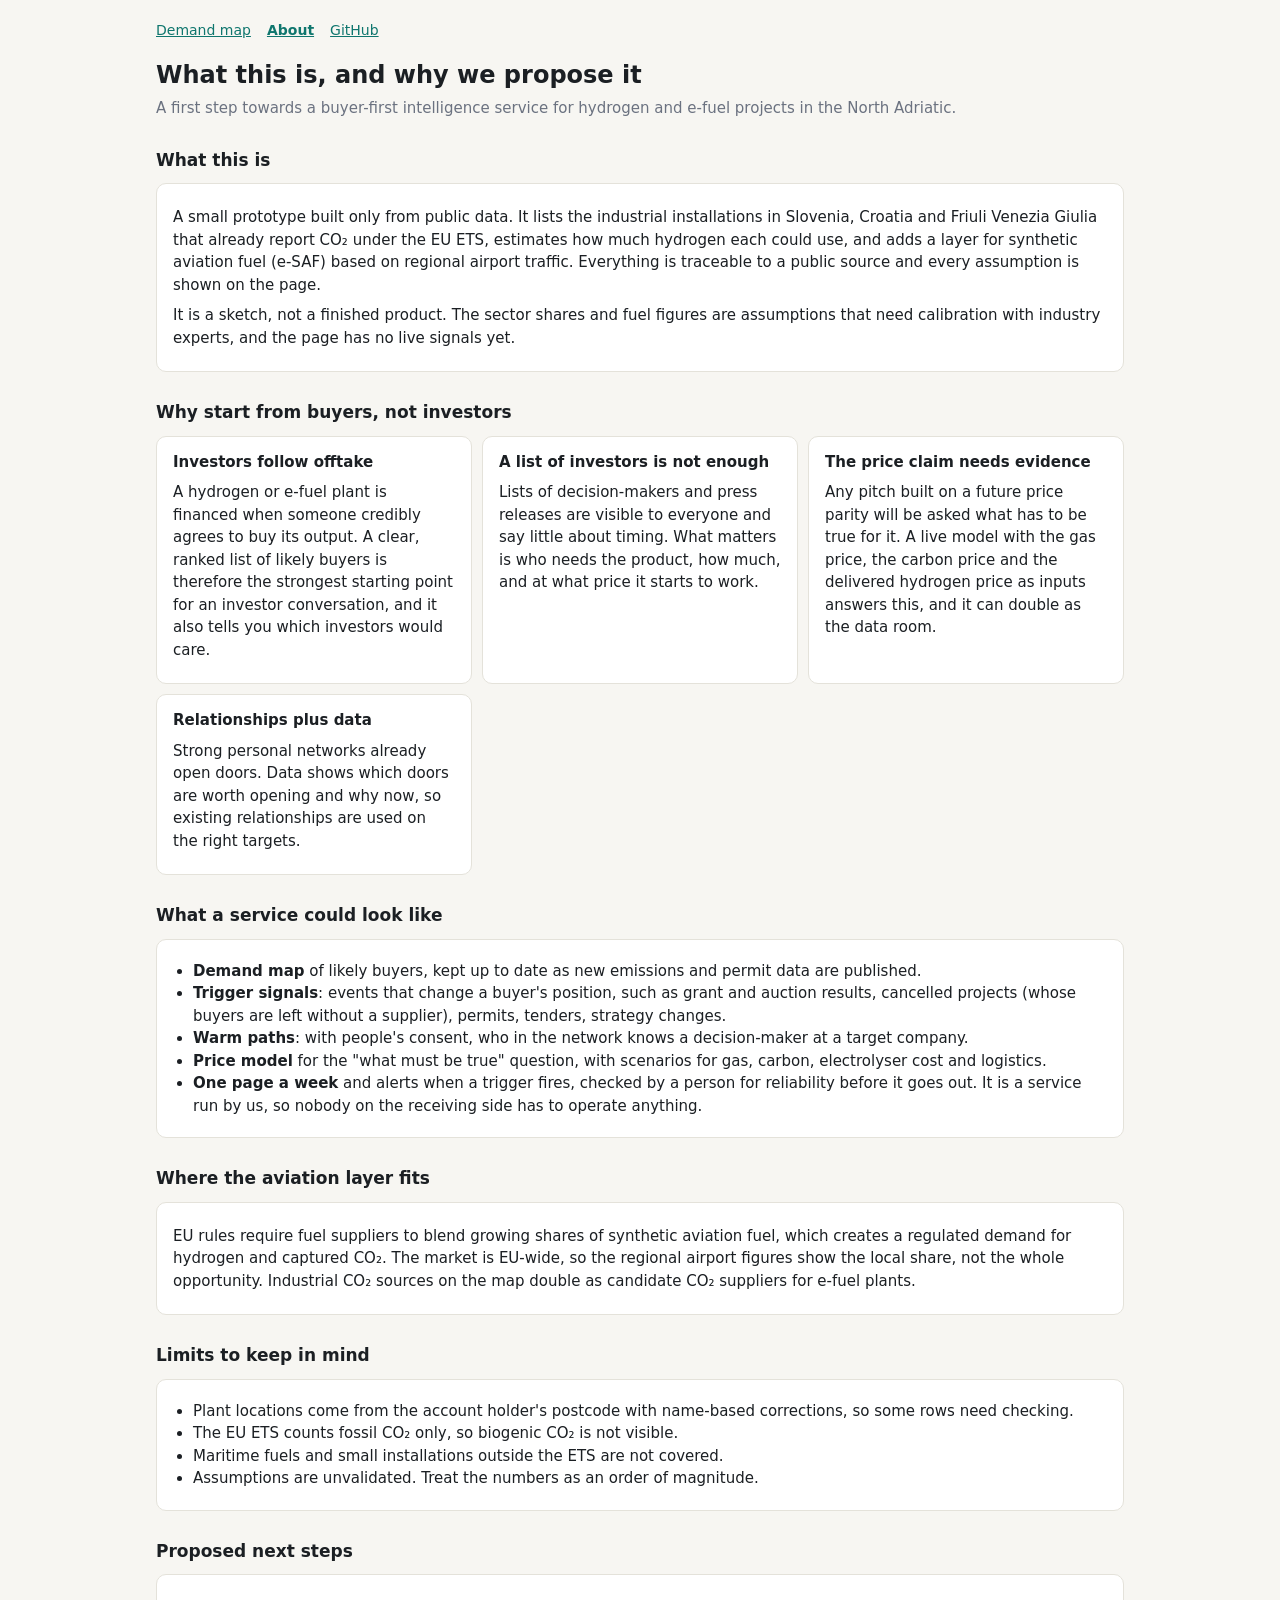
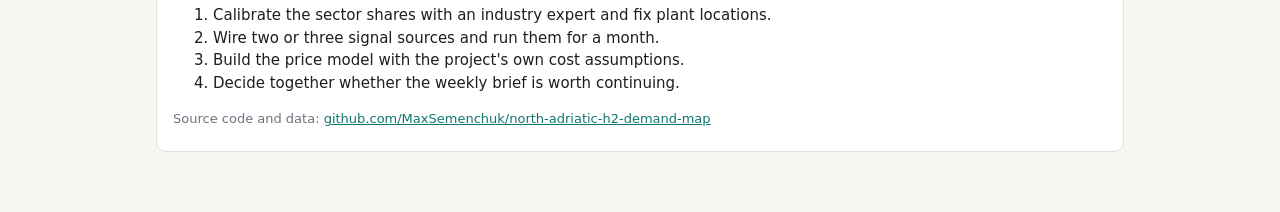
==== about.html @ eb6ebb23 "Add About page explaining the approach and proposal Co-Authored-By: Claude Sonnet 5.5 <noreply@anthr" ====
<!doctype html><html lang="en"><head><meta charset="utf-8"><meta name="viewport" content="width=device-width,initial-scale=1">
<title>About the Demand Map</title><style>
:root{--bg:#f7f6f2;--card:#fff;--ink:#1b1f23;--mut:#6b7280;--line:#e4e2da;--core:#0f766e;--ring:#9ca3af;--acc:#b45309}
@media(prefers-color-scheme:dark){:root{--bg:#14171a;--card:#1c2024;--ink:#e8e9ea;--mut:#9aa1a9;--line:#2c3237;--core:#2dd4bf;--ring:#6b7280;--acc:#f59e0b}}
*{box-sizing:border-box}body{margin:0;background:var(--bg);color:var(--ink);font:15px/1.5 system-ui,sans-serif}
main{max-width:1000px;margin:0 auto;padding:20px 16px 60px}h1{font-size:24px;margin:0 0 4px}h2{font-size:17px;margin:28px 0 10px}
.sub{color:var(--mut);margin:0 0 18px}.card{background:var(--card);border:1px solid var(--line);border-radius:10px;padding:14px 16px}
.kpis{display:grid;grid-template-columns:repeat(auto-fit,minmax(150px,1fr));gap:10px}.kpi b{display:block;font-size:24px}.kpi span{color:var(--mut);font-size:13px}
.ctl{display:grid;grid-template-columns:repeat(auto-fit,minmax(220px,1fr));gap:14px}.ctl label{font-size:13px;color:var(--mut);display:block}.ctl input{width:100%}
.verdict{margin-top:12px;font-weight:600}.row{display:grid;grid-template-columns:150px 1fr 70px;gap:8px;align-items:center;font-size:13px;margin:5px 0}
.row .nm{overflow:hidden;text-overflow:ellipsis;white-space:nowrap}.bar{height:14px;background:var(--core);border-radius:3px}.bar.ring{background:var(--ring)}
table{width:100%;border-collapse:collapse;font-size:13px}th,td{padding:6px 8px;border-bottom:1px solid var(--line);text-align:left;vertical-align:top}th{cursor:pointer;color:var(--mut);font-weight:600;white-space:nowrap}td.n,th.n{text-align:right}
.tw{overflow-x:auto}.tag{font-size:11px;padding:1px 6px;border-radius:9px;border:1px solid var(--line);color:var(--mut)}.tag.core{color:var(--core);border-color:var(--core)}
.tog{display:flex;gap:14px;margin:0 0 10px;font-size:13px}small,.note{color:var(--mut);font-size:13px}ul{margin:6px 0;padding-left:20px}

nav{display:flex;gap:16px;font-size:14px;margin:0 0 16px}nav a,a{color:var(--core)}p{margin:8px 0}.grid{display:grid;grid-template-columns:repeat(auto-fit,minmax(260px,1fr));gap:10px}.grid .card h3{margin:0 0 6px;font-size:15px}
</style></head><body><main>
<nav><a href="index.html">Demand map</a><a href="about.html"><b>About</b></a><a href="https://github.com/MaxSemenchuk/north-adriatic-h2-demand-map">GitHub</a></nav>
<h1>What this is, and why we propose it</h1>
<p class="sub">A first step towards a buyer-first intelligence service for hydrogen and e-fuel projects in the North Adriatic.</p>
<h2>What this is</h2>
<div class="card"><p>A small prototype built only from public data. It lists the industrial installations in Slovenia, Croatia and Friuli Venezia Giulia that already report CO₂ under the EU ETS, estimates how much hydrogen each could use, and adds a layer for synthetic aviation fuel (e-SAF) based on regional airport traffic. Everything is traceable to a public source and every assumption is shown on the page.</p>
<p>It is a sketch, not a finished product. The sector shares and fuel figures are assumptions that need calibration with industry experts, and the page has no live signals yet.</p></div>
<h2>Why start from buyers, not investors</h2>
<div class="grid">
<div class="card"><h3>Investors follow offtake</h3><p>A hydrogen or e-fuel plant is financed when someone credibly agrees to buy its output. A clear, ranked list of likely buyers is therefore the strongest starting point for an investor conversation, and it also tells you which investors would care.</p></div>
<div class="card"><h3>A list of investors is not enough</h3><p>Lists of decision-makers and press releases are visible to everyone and say little about timing. What matters is who needs the product, how much, and at what price it starts to work.</p></div>
<div class="card"><h3>The price claim needs evidence</h3><p>Any pitch built on a future price parity will be asked what has to be true for it. A live model with the gas price, the carbon price and the delivered hydrogen price as inputs answers this, and it can double as the data room.</p></div>
<div class="card"><h3>Relationships plus data</h3><p>Strong personal networks already open doors. Data shows which doors are worth opening and why now, so existing relationships are used on the right targets.</p></div></div>
<h2>What a service could look like</h2>
<div class="card"><ul>
<li><b>Demand map</b> of likely buyers, kept up to date as new emissions and permit data are published.</li>
<li><b>Trigger signals</b>: events that change a buyer's position, such as grant and auction results, cancelled projects (whose buyers are left without a supplier), permits, tenders, strategy changes.</li>
<li><b>Warm paths</b>: with people's consent, who in the network knows a decision-maker at a target company.</li>
<li><b>Price model</b> for the "what must be true" question, with scenarios for gas, carbon, electrolyser cost and logistics.</li>
<li><b>One page a week</b> and alerts when a trigger fires, checked by a person for reliability before it goes out. It is a service run by us, so nobody on the receiving side has to operate anything.</li></ul></div>
<h2>Where the aviation layer fits</h2>
<div class="card"><p>EU rules require fuel suppliers to blend growing shares of synthetic aviation fuel, which creates a regulated demand for hydrogen and captured CO₂. The market is EU-wide, so the regional airport figures show the local share, not the whole opportunity. Industrial CO₂ sources on the map double as candidate CO₂ suppliers for e-fuel plants.</p></div>
<h2>Limits to keep in mind</h2>
<div class="card"><ul>
<li>Plant locations come from the account holder's postcode with name-based corrections, so some rows need checking.</li>
<li>The EU ETS counts fossil CO₂ only, so biogenic CO₂ is not visible.</li>
<li>Maritime fuels and small installations outside the ETS are not covered.</li>
<li>Assumptions are unvalidated. Treat the numbers as an order of magnitude.</li></ul></div>
<h2>Proposed next steps</h2>
<div class="card"><ol>
<li>Calibrate the sector shares with an industry expert and fix plant locations.</li>
<li>Wire two or three signal sources and run them for a month.</li>
<li>Build the price model with the project's own cost assumptions.</li>
<li>Decide together whether the weekly brief is worth continuing.</li></ol>
<p class="note">Source code and data: <a href="https://github.com/MaxSemenchuk/north-adriatic-h2-demand-map">github.com/MaxSemenchuk/north-adriatic-h2-demand-map</a></p></div>
</main></body></html>
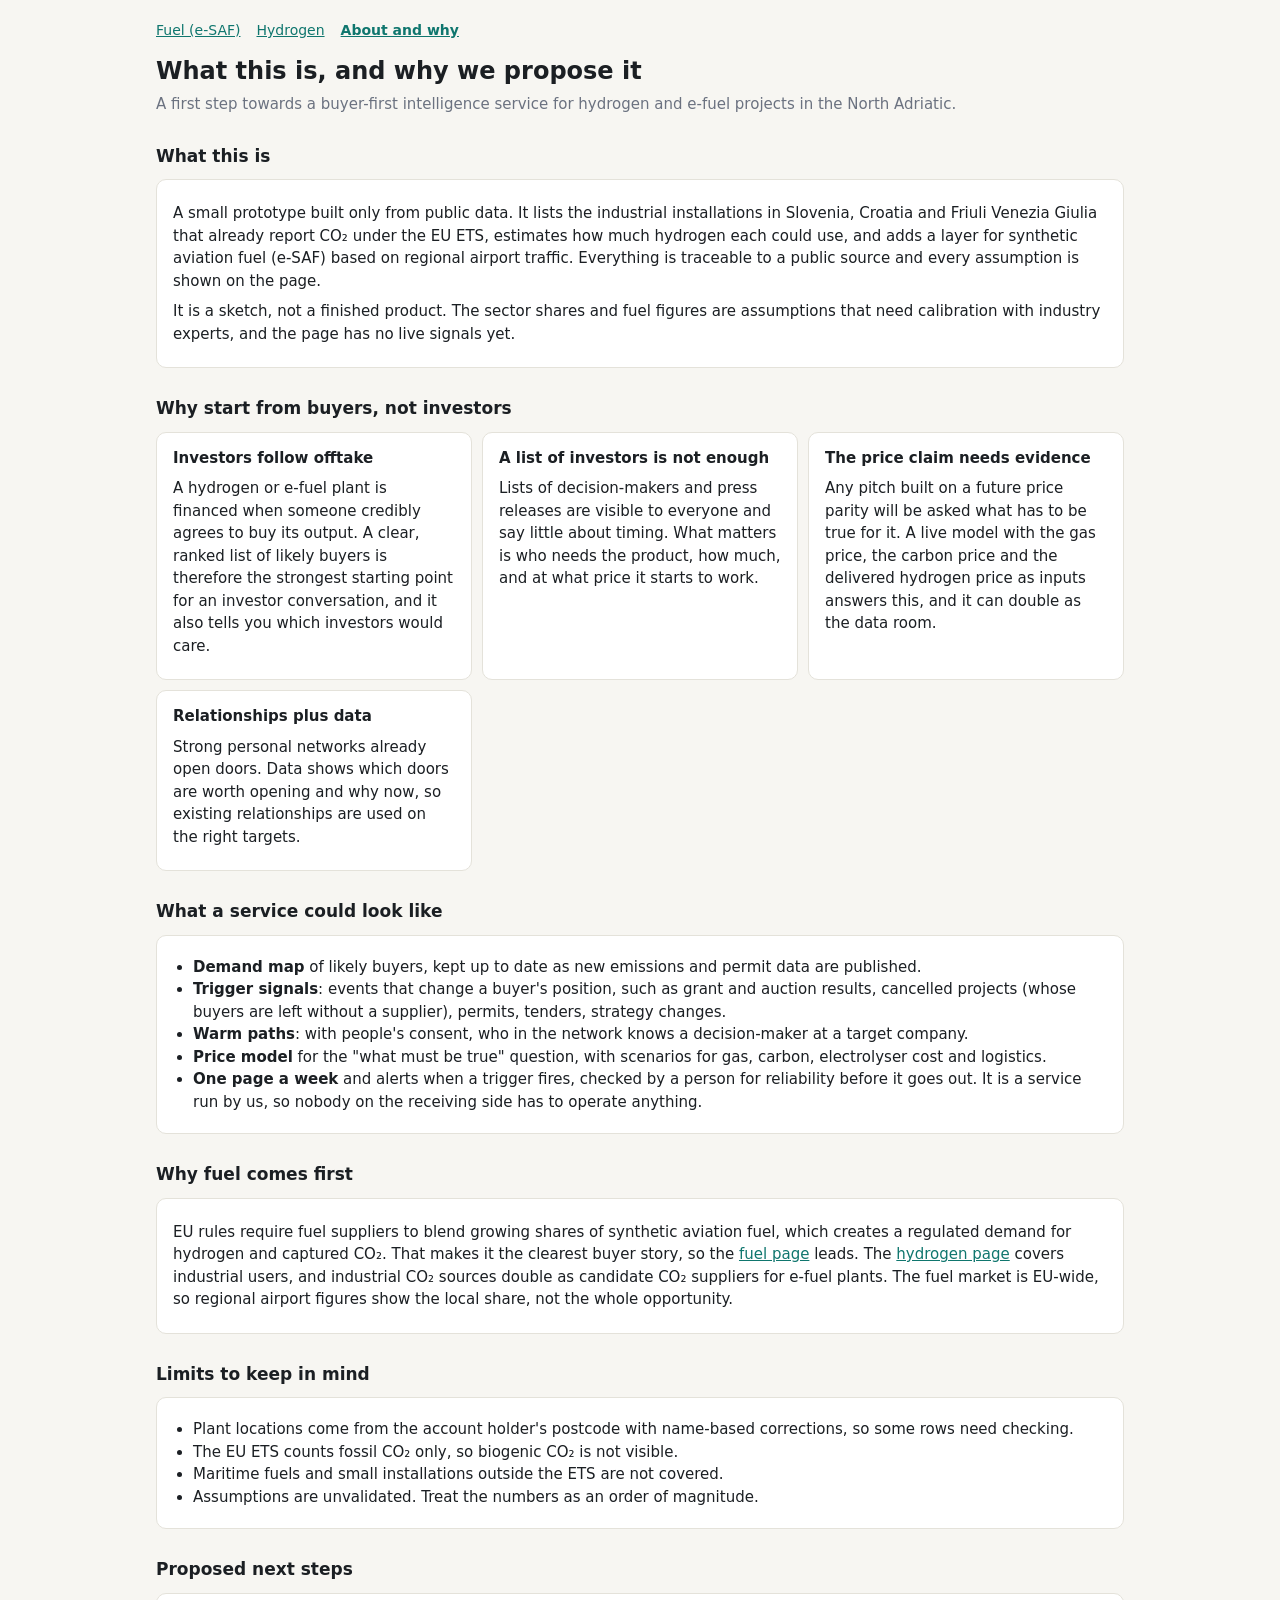
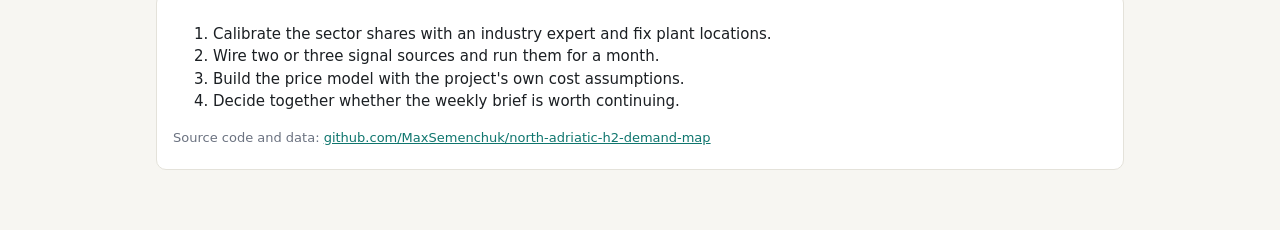
==== commit b5790ee7: "Split into separate fuel (e-SAF) and hydrogen pages, fuel first Co-Authored-By: Claude Sonnet 5.5 <n" ====
--- a/about.html
+++ b/about.html
@@ -15,7 +15,7 @@
 
 nav{display:flex;gap:16px;font-size:14px;margin:0 0 16px}nav a,a{color:var(--core)}p{margin:8px 0}.grid{display:grid;grid-template-columns:repeat(auto-fit,minmax(260px,1fr));gap:10px}.grid .card h3{margin:0 0 6px;font-size:15px}
 </style></head><body><main>
-<nav><a href="index.html">Demand map</a><a href="about.html"><b>About</b></a><a href="https://github.com/MaxSemenchuk/north-adriatic-h2-demand-map">GitHub</a></nav>
+<nav style="display:flex;gap:16px;font-size:14px;margin:0 0 12px"><a href="index.html">Fuel (e-SAF)</a><a href="hydrogen.html">Hydrogen</a><a href="about.html"><b>About and why</b></a></nav>
 <h1>What this is, and why we propose it</h1>
 <p class="sub">A first step towards a buyer-first intelligence service for hydrogen and e-fuel projects in the North Adriatic.</p>
 <h2>What this is</h2>
@@ -34,8 +34,8 @@
 <li><b>Warm paths</b>: with people's consent, who in the network knows a decision-maker at a target company.</li>
 <li><b>Price model</b> for the "what must be true" question, with scenarios for gas, carbon, electrolyser cost and logistics.</li>
 <li><b>One page a week</b> and alerts when a trigger fires, checked by a person for reliability before it goes out. It is a service run by us, so nobody on the receiving side has to operate anything.</li></ul></div>
-<h2>Where the aviation layer fits</h2>
-<div class="card"><p>EU rules require fuel suppliers to blend growing shares of synthetic aviation fuel, which creates a regulated demand for hydrogen and captured CO₂. The market is EU-wide, so the regional airport figures show the local share, not the whole opportunity. Industrial CO₂ sources on the map double as candidate CO₂ suppliers for e-fuel plants.</p></div>
+<h2>Why fuel comes first</h2>
+<div class="card"><p>EU rules require fuel suppliers to blend growing shares of synthetic aviation fuel, which creates a regulated demand for hydrogen and captured CO₂. That makes it the clearest buyer story, so the <a href="index.html">fuel page</a> leads. The <a href="hydrogen.html">hydrogen page</a> covers industrial users, and industrial CO₂ sources double as candidate CO₂ suppliers for e-fuel plants. The fuel market is EU-wide, so regional airport figures show the local share, not the whole opportunity.</p></div>
 <h2>Limits to keep in mind</h2>
 <div class="card"><ul>
 <li>Plant locations come from the account holder's postcode with name-based corrections, so some rows need checking.</li>
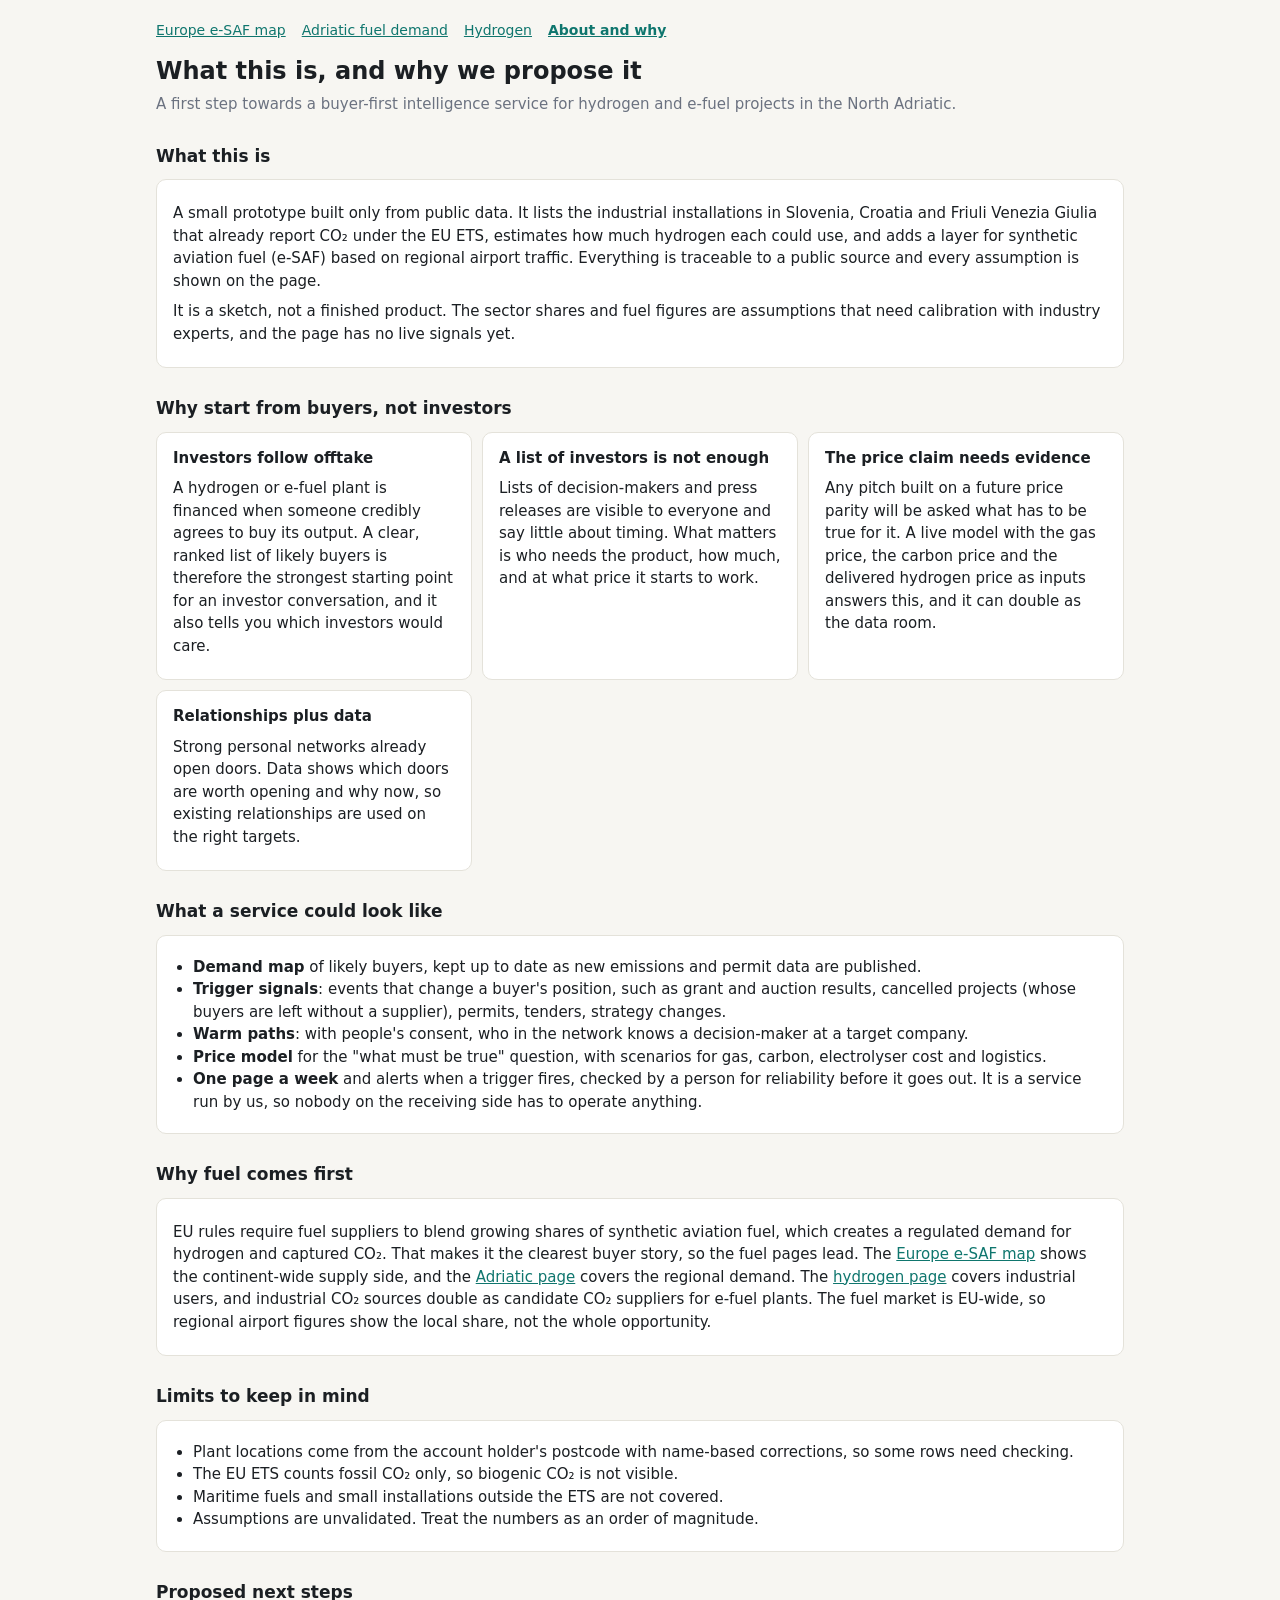
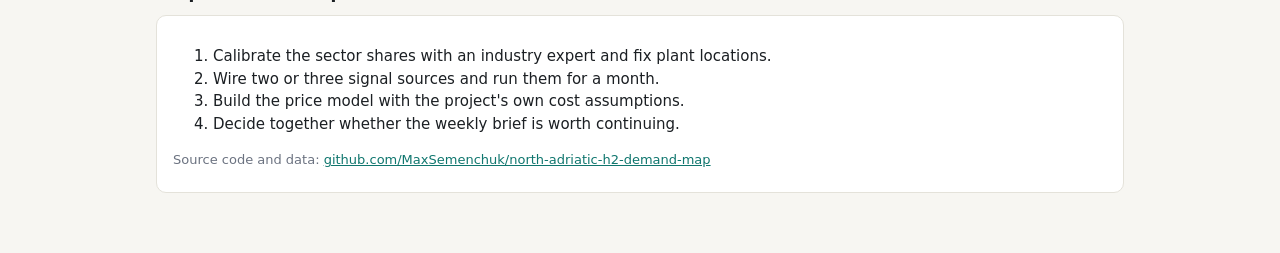
==== commit 8ae0c11c: "Make the Europe e-SAF map the main page; keep Adriatic fuel, hydrogen and about in the menu Co-Autho" ====
--- a/about.html
+++ b/about.html
@@ -15,7 +15,7 @@
 
 nav{display:flex;gap:16px;font-size:14px;margin:0 0 16px}nav a,a{color:var(--core)}p{margin:8px 0}.grid{display:grid;grid-template-columns:repeat(auto-fit,minmax(260px,1fr));gap:10px}.grid .card h3{margin:0 0 6px;font-size:15px}
 </style></head><body><main>
-<nav style="display:flex;gap:16px;font-size:14px;margin:0 0 12px"><a href="index.html">Fuel (e-SAF)</a><a href="hydrogen.html">Hydrogen</a><a href="about.html"><b>About and why</b></a></nav>
+<nav style="display:flex;flex-wrap:wrap;gap:6px 16px;font-size:14px;margin:0 0 12px"><a href="index.html">Europe e-SAF map</a><a href="adriatic-fuel.html">Adriatic fuel demand</a><a href="hydrogen.html">Hydrogen</a><a href="about.html"><b>About and why</b></a></nav>
 <h1>What this is, and why we propose it</h1>
 <p class="sub">A first step towards a buyer-first intelligence service for hydrogen and e-fuel projects in the North Adriatic.</p>
 <h2>What this is</h2>
@@ -35,7 +35,7 @@
 <li><b>Price model</b> for the "what must be true" question, with scenarios for gas, carbon, electrolyser cost and logistics.</li>
 <li><b>One page a week</b> and alerts when a trigger fires, checked by a person for reliability before it goes out. It is a service run by us, so nobody on the receiving side has to operate anything.</li></ul></div>
 <h2>Why fuel comes first</h2>
-<div class="card"><p>EU rules require fuel suppliers to blend growing shares of synthetic aviation fuel, which creates a regulated demand for hydrogen and captured CO₂. That makes it the clearest buyer story, so the <a href="index.html">fuel page</a> leads. The <a href="hydrogen.html">hydrogen page</a> covers industrial users, and industrial CO₂ sources double as candidate CO₂ suppliers for e-fuel plants. The fuel market is EU-wide, so regional airport figures show the local share, not the whole opportunity.</p></div>
+<div class="card"><p>EU rules require fuel suppliers to blend growing shares of synthetic aviation fuel, which creates a regulated demand for hydrogen and captured CO₂. That makes it the clearest buyer story, so the fuel pages lead. The <a href="index.html">Europe e-SAF map</a> shows the continent-wide supply side, and the <a href="adriatic-fuel.html">Adriatic page</a> covers the regional demand. The <a href="hydrogen.html">hydrogen page</a> covers industrial users, and industrial CO₂ sources double as candidate CO₂ suppliers for e-fuel plants. The fuel market is EU-wide, so regional airport figures show the local share, not the whole opportunity.</p></div>
 <h2>Limits to keep in mind</h2>
 <div class="card"><ul>
 <li>Plant locations come from the account holder's postcode with name-based corrections, so some rows need checking.</li>
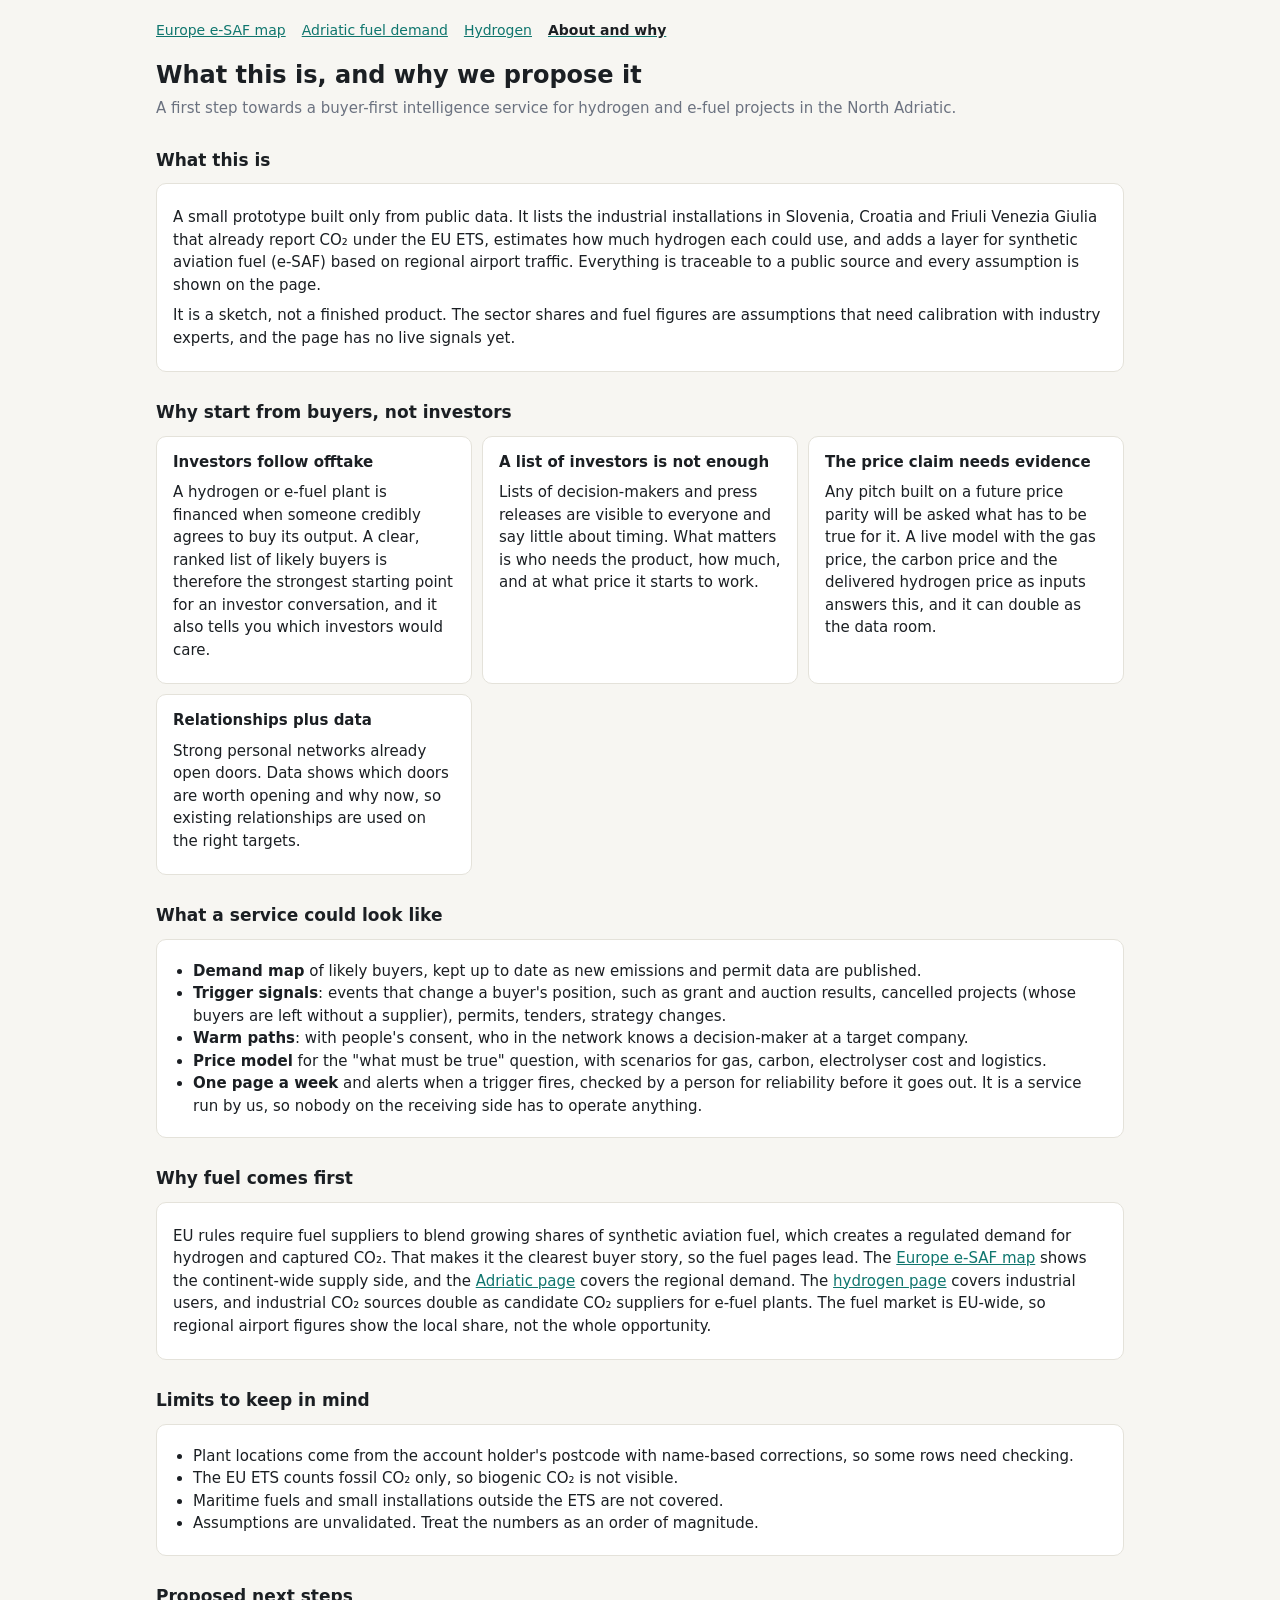
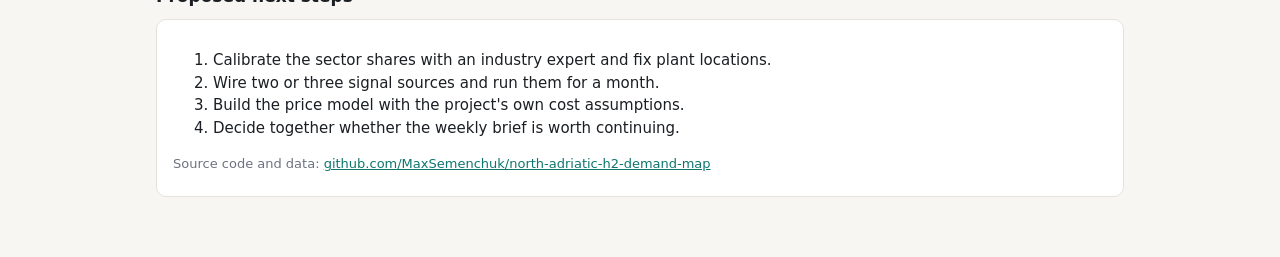
==== commit 98139020: "Share one stylesheet and one menu across all pages Co-Authored-By: Claude Sonnet 5.5 <noreply@anthro" ====
--- a/about.html
+++ b/about.html
@@ -1,21 +1,6 @@
 <!doctype html><html lang="en"><head><meta charset="utf-8"><meta name="viewport" content="width=device-width,initial-scale=1">
-<title>About the Demand Map</title><style>
-:root{--bg:#f7f6f2;--card:#fff;--ink:#1b1f23;--mut:#6b7280;--line:#e4e2da;--core:#0f766e;--ring:#9ca3af;--acc:#b45309}
-@media(prefers-color-scheme:dark){:root{--bg:#14171a;--card:#1c2024;--ink:#e8e9ea;--mut:#9aa1a9;--line:#2c3237;--core:#2dd4bf;--ring:#6b7280;--acc:#f59e0b}}
-*{box-sizing:border-box}body{margin:0;background:var(--bg);color:var(--ink);font:15px/1.5 system-ui,sans-serif}
-main{max-width:1000px;margin:0 auto;padding:20px 16px 60px}h1{font-size:24px;margin:0 0 4px}h2{font-size:17px;margin:28px 0 10px}
-.sub{color:var(--mut);margin:0 0 18px}.card{background:var(--card);border:1px solid var(--line);border-radius:10px;padding:14px 16px}
-.kpis{display:grid;grid-template-columns:repeat(auto-fit,minmax(150px,1fr));gap:10px}.kpi b{display:block;font-size:24px}.kpi span{color:var(--mut);font-size:13px}
-.ctl{display:grid;grid-template-columns:repeat(auto-fit,minmax(220px,1fr));gap:14px}.ctl label{font-size:13px;color:var(--mut);display:block}.ctl input{width:100%}
-.verdict{margin-top:12px;font-weight:600}.row{display:grid;grid-template-columns:150px 1fr 70px;gap:8px;align-items:center;font-size:13px;margin:5px 0}
-.row .nm{overflow:hidden;text-overflow:ellipsis;white-space:nowrap}.bar{height:14px;background:var(--core);border-radius:3px}.bar.ring{background:var(--ring)}
-table{width:100%;border-collapse:collapse;font-size:13px}th,td{padding:6px 8px;border-bottom:1px solid var(--line);text-align:left;vertical-align:top}th{cursor:pointer;color:var(--mut);font-weight:600;white-space:nowrap}td.n,th.n{text-align:right}
-.tw{overflow-x:auto}.tag{font-size:11px;padding:1px 6px;border-radius:9px;border:1px solid var(--line);color:var(--mut)}.tag.core{color:var(--core);border-color:var(--core)}
-.tog{display:flex;gap:14px;margin:0 0 10px;font-size:13px}small,.note{color:var(--mut);font-size:13px}ul{margin:6px 0;padding-left:20px}
-
-nav{display:flex;gap:16px;font-size:14px;margin:0 0 16px}nav a,a{color:var(--core)}p{margin:8px 0}.grid{display:grid;grid-template-columns:repeat(auto-fit,minmax(260px,1fr));gap:10px}.grid .card h3{margin:0 0 6px;font-size:15px}
-</style></head><body><main>
-<nav style="display:flex;flex-wrap:wrap;gap:6px 16px;font-size:14px;margin:0 0 12px"><a href="index.html">Europe e-SAF map</a><a href="adriatic-fuel.html">Adriatic fuel demand</a><a href="hydrogen.html">Hydrogen</a><a href="about.html"><b>About and why</b></a></nav>
+<title>About the Demand Map</title><link rel="stylesheet" href="style.css"></head><body><main>
+<nav><a href="index.html">Europe e-SAF map</a><a href="adriatic-fuel.html">Adriatic fuel demand</a><a href="hydrogen.html">Hydrogen</a><a href="about.html"><b>About and why</b></a></nav>
 <h1>What this is, and why we propose it</h1>
 <p class="sub">A first step towards a buyer-first intelligence service for hydrogen and e-fuel projects in the North Adriatic.</p>
 <h2>What this is</h2>
--- a/style.css
+++ b/style.css
@@ -0,0 +1,17 @@
+:root{--bg:#f7f6f2;--card:#fff;--ink:#1b1f23;--mut:#6b7280;--line:#e4e2da;--core:#0f766e;--ring:#9ca3af;--acc:#b45309}
+@media(prefers-color-scheme:dark){:root{--bg:#14171a;--card:#1c2024;--ink:#e8e9ea;--mut:#9aa1a9;--line:#2c3237;--core:#2dd4bf;--ring:#6b7280;--acc:#f59e0b}}
+*{box-sizing:border-box}body{margin:0;background:var(--bg);color:var(--ink);font:15px/1.5 system-ui,sans-serif}
+main{max-width:1000px;margin:0 auto;padding:20px 16px 60px}h1{font-size:24px;margin:0 0 4px}h2{font-size:17px;margin:28px 0 10px}
+.sub{color:var(--mut);margin:0 0 18px}.card{background:var(--card);border:1px solid var(--line);border-radius:10px;padding:14px 16px}
+.kpis{display:grid;grid-template-columns:repeat(auto-fit,minmax(150px,1fr));gap:10px}.kpi b{display:block;font-size:24px}.kpi span{color:var(--mut);font-size:13px}
+.ctl{display:grid;grid-template-columns:repeat(auto-fit,minmax(220px,1fr));gap:14px}.ctl label{font-size:13px;color:var(--mut);display:block}.ctl input{width:100%}
+.verdict{margin-top:12px;font-weight:600}.row{display:grid;grid-template-columns:150px 1fr 70px;gap:8px;align-items:center;font-size:13px;margin:5px 0}
+.row .nm{overflow:hidden;text-overflow:ellipsis;white-space:nowrap}.bar{height:14px;background:var(--core);border-radius:3px}.bar.ring{background:var(--ring)}
+table{width:100%;border-collapse:collapse;font-size:13px}th,td{padding:6px 8px;border-bottom:1px solid var(--line);text-align:left;vertical-align:top}th{cursor:pointer;color:var(--mut);font-weight:600;white-space:nowrap}td.n,th.n{text-align:right}
+.tw{overflow-x:auto}.tag{font-size:11px;padding:1px 6px;border-radius:9px;border:1px solid var(--line);color:var(--mut)}.tag.core{color:var(--core);border-color:var(--core)}
+.tog{display:flex;gap:14px;margin:0 0 10px;font-size:13px}small,.note{color:var(--mut);font-size:13px}ul{margin:6px 0;padding-left:20px}
+
+nav{display:flex;flex-wrap:wrap;gap:6px 16px;font-size:14px;margin:0 0 16px}a,nav a{color:var(--core)}nav a b{color:var(--ink)}p{margin:8px 0}
+.grid{display:grid;grid-template-columns:repeat(auto-fit,minmax(260px,1fr));gap:10px}.grid .card h3{margin:0 0 6px;font-size:15px}
+.card+.card,.kpis+.card,.tw+.card{margin-top:12px}h3{font-size:15px;margin:6px 0}
+.kpis .card+.card,.grid .card+.card{margin-top:0}
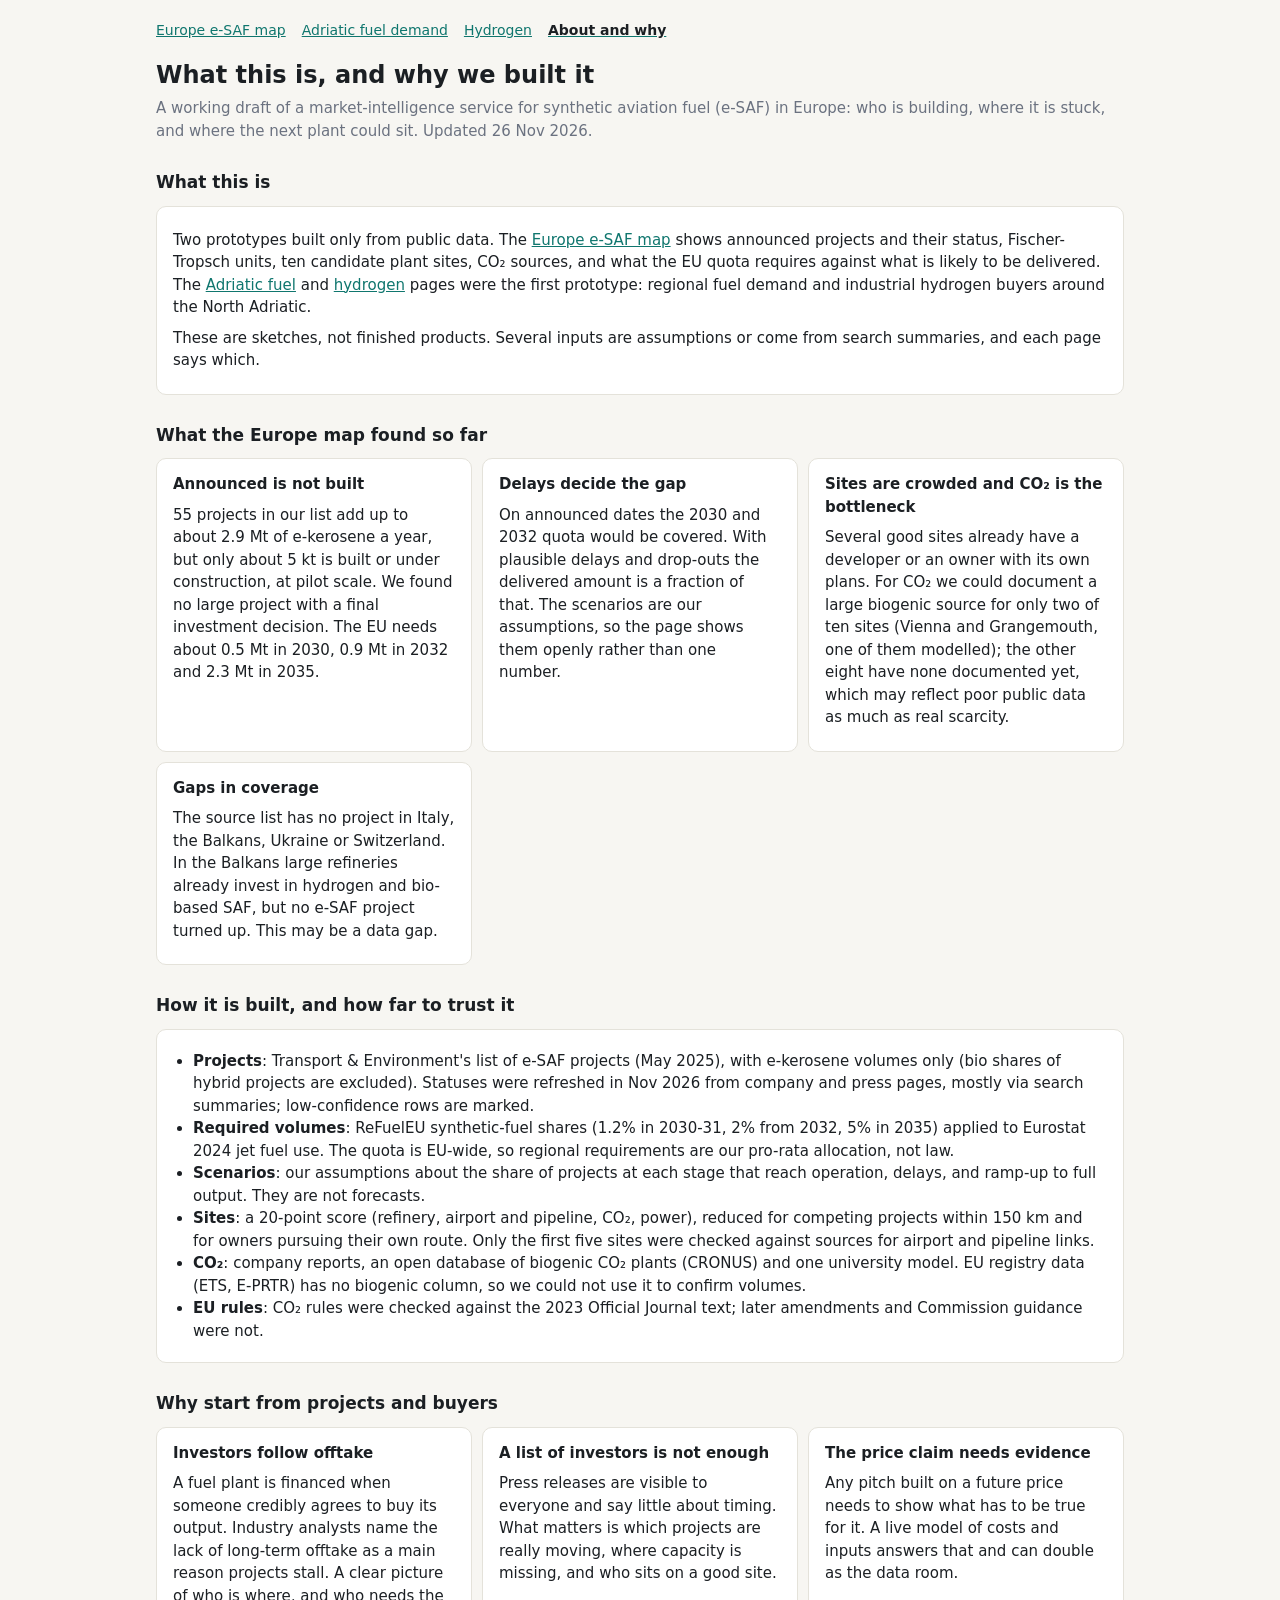
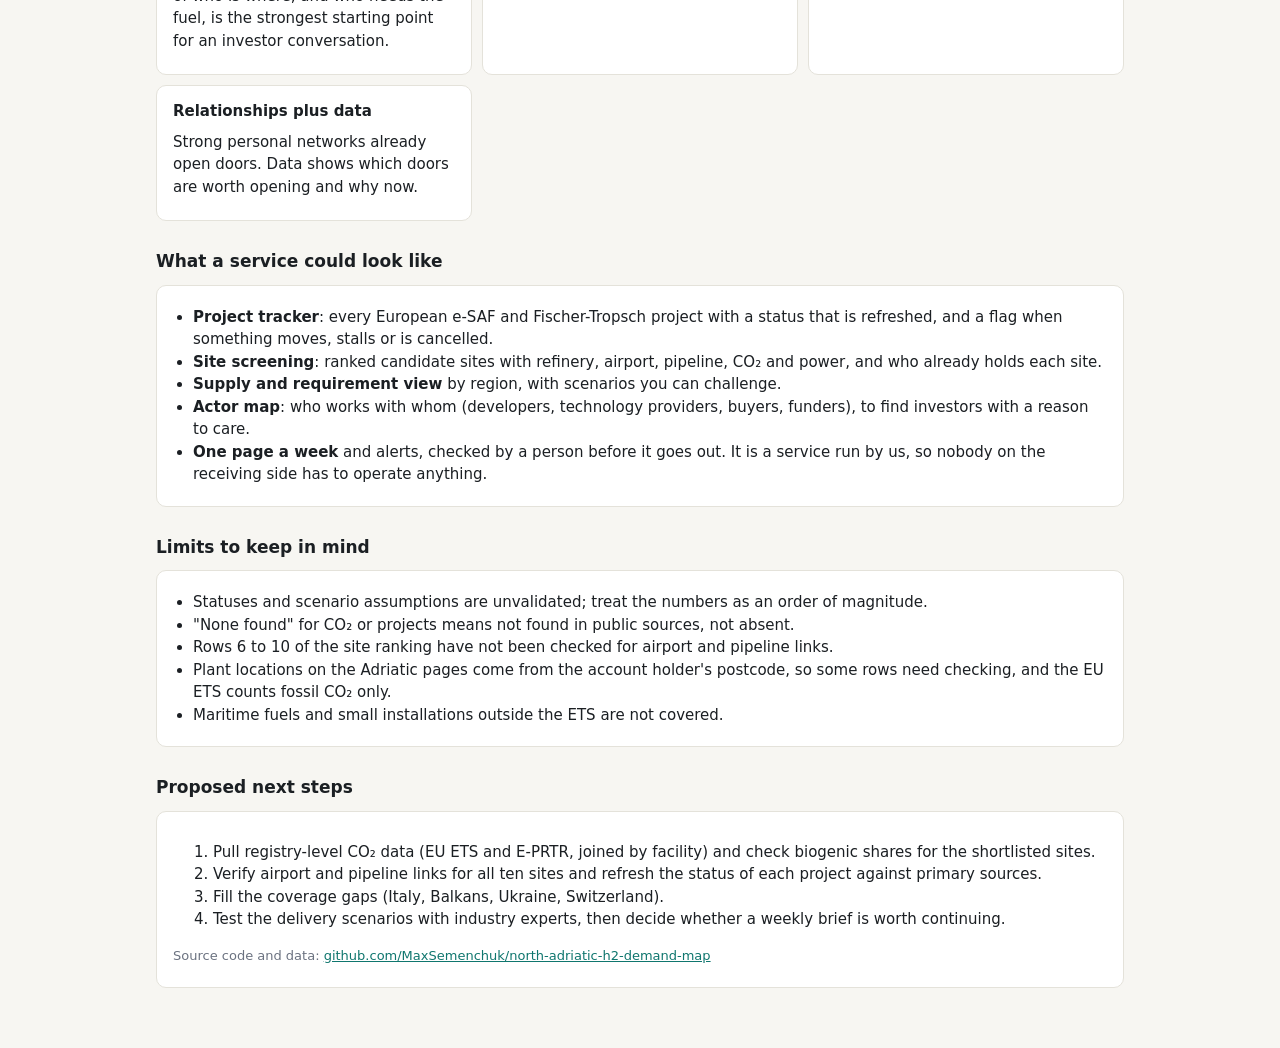
==== commit 1c5d5447: "Rewrite About page around the Europe e-SAF map and its findings Co-Authored-By: Claude Sonnet 5.5 <n" ====
--- a/about.html
+++ b/about.html
@@ -1,37 +1,50 @@
 <!doctype html><html lang="en"><head><meta charset="utf-8"><meta name="viewport" content="width=device-width,initial-scale=1">
-<title>About the Demand Map</title><link rel="stylesheet" href="style.css"></head><body><main>
+<title>About the Europe e-SAF map</title><link rel="stylesheet" href="style.css"></head><body><main>
 <nav><a href="index.html">Europe e-SAF map</a><a href="adriatic-fuel.html">Adriatic fuel demand</a><a href="hydrogen.html">Hydrogen</a><a href="about.html"><b>About and why</b></a></nav>
-<h1>What this is, and why we propose it</h1>
-<p class="sub">A first step towards a buyer-first intelligence service for hydrogen and e-fuel projects in the North Adriatic.</p>
+<h1>What this is, and why we built it</h1>
+<p class="sub">A working draft of a market-intelligence service for synthetic aviation fuel (e-SAF) in Europe: who is building, where it is stuck, and where the next plant could sit. Updated 26 Nov 2026.</p>
 <h2>What this is</h2>
-<div class="card"><p>A small prototype built only from public data. It lists the industrial installations in Slovenia, Croatia and Friuli Venezia Giulia that already report CO₂ under the EU ETS, estimates how much hydrogen each could use, and adds a layer for synthetic aviation fuel (e-SAF) based on regional airport traffic. Everything is traceable to a public source and every assumption is shown on the page.</p>
-<p>It is a sketch, not a finished product. The sector shares and fuel figures are assumptions that need calibration with industry experts, and the page has no live signals yet.</p></div>
-<h2>Why start from buyers, not investors</h2>
+<div class="card"><p>Two prototypes built only from public data. The <a href="index.html">Europe e-SAF map</a> shows announced projects and their status, Fischer-Tropsch units, ten candidate plant sites, CO₂ sources, and what the EU quota requires against what is likely to be delivered. The <a href="adriatic-fuel.html">Adriatic fuel</a> and <a href="hydrogen.html">hydrogen</a> pages were the first prototype: regional fuel demand and industrial hydrogen buyers around the North Adriatic.</p>
+<p>These are sketches, not finished products. Several inputs are assumptions or come from search summaries, and each page says which.</p></div>
+<h2>What the Europe map found so far</h2>
 <div class="grid">
-<div class="card"><h3>Investors follow offtake</h3><p>A hydrogen or e-fuel plant is financed when someone credibly agrees to buy its output. A clear, ranked list of likely buyers is therefore the strongest starting point for an investor conversation, and it also tells you which investors would care.</p></div>
-<div class="card"><h3>A list of investors is not enough</h3><p>Lists of decision-makers and press releases are visible to everyone and say little about timing. What matters is who needs the product, how much, and at what price it starts to work.</p></div>
-<div class="card"><h3>The price claim needs evidence</h3><p>Any pitch built on a future price parity will be asked what has to be true for it. A live model with the gas price, the carbon price and the delivered hydrogen price as inputs answers this, and it can double as the data room.</p></div>
-<div class="card"><h3>Relationships plus data</h3><p>Strong personal networks already open doors. Data shows which doors are worth opening and why now, so existing relationships are used on the right targets.</p></div></div>
+<div class="card"><h3>Announced is not built</h3><p>55 projects in our list add up to about 2.9 Mt of e-kerosene a year, but only about 5 kt is built or under construction, at pilot scale. We found no large project with a final investment decision. The EU needs about 0.5 Mt in 2030, 0.9 Mt in 2032 and 2.3 Mt in 2035.</p></div>
+<div class="card"><h3>Delays decide the gap</h3><p>On announced dates the 2030 and 2032 quota would be covered. With plausible delays and drop-outs the delivered amount is a fraction of that. The scenarios are our assumptions, so the page shows them openly rather than one number.</p></div>
+<div class="card"><h3>Sites are crowded and CO₂ is the bottleneck</h3><p>Several good sites already have a developer or an owner with its own plans. For CO₂ we could document a large biogenic source for only two of ten sites (Vienna and Grangemouth, one of them modelled); the other eight have none documented yet, which may reflect poor public data as much as real scarcity.</p></div>
+<div class="card"><h3>Gaps in coverage</h3><p>The source list has no project in Italy, the Balkans, Ukraine or Switzerland. In the Balkans large refineries already invest in hydrogen and bio-based SAF, but no e-SAF project turned up. This may be a data gap.</p></div></div>
+<h2>How it is built, and how far to trust it</h2>
+<div class="card"><ul>
+<li><b>Projects</b>: Transport &amp; Environment's list of e-SAF projects (May 2025), with e-kerosene volumes only (bio shares of hybrid projects are excluded). Statuses were refreshed in Nov 2026 from company and press pages, mostly via search summaries; low-confidence rows are marked.</li>
+<li><b>Required volumes</b>: ReFuelEU synthetic-fuel shares (1.2% in 2030-31, 2% from 2032, 5% in 2035) applied to Eurostat 2024 jet fuel use. The quota is EU-wide, so regional requirements are our pro-rata allocation, not law.</li>
+<li><b>Scenarios</b>: our assumptions about the share of projects at each stage that reach operation, delays, and ramp-up to full output. They are not forecasts.</li>
+<li><b>Sites</b>: a 20-point score (refinery, airport and pipeline, CO₂, power), reduced for competing projects within 150 km and for owners pursuing their own route. Only the first five sites were checked against sources for airport and pipeline links.</li>
+<li><b>CO₂</b>: company reports, an open database of biogenic CO₂ plants (CRONUS) and one university model. EU registry data (ETS, E-PRTR) has no biogenic column, so we could not use it to confirm volumes.</li>
+<li><b>EU rules</b>: CO₂ rules were checked against the 2023 Official Journal text; later amendments and Commission guidance were not.</li></ul></div>
+<h2>Why start from projects and buyers</h2>
+<div class="grid">
+<div class="card"><h3>Investors follow offtake</h3><p>A fuel plant is financed when someone credibly agrees to buy its output. Industry analysts name the lack of long-term offtake as a main reason projects stall. A clear picture of who is where, and who needs the fuel, is the strongest starting point for an investor conversation.</p></div>
+<div class="card"><h3>A list of investors is not enough</h3><p>Press releases are visible to everyone and say little about timing. What matters is which projects are really moving, where capacity is missing, and who sits on a good site.</p></div>
+<div class="card"><h3>The price claim needs evidence</h3><p>Any pitch built on a future price needs to show what has to be true for it. A live model of costs and inputs answers that and can double as the data room.</p></div>
+<div class="card"><h3>Relationships plus data</h3><p>Strong personal networks already open doors. Data shows which doors are worth opening and why now.</p></div></div>
 <h2>What a service could look like</h2>
 <div class="card"><ul>
-<li><b>Demand map</b> of likely buyers, kept up to date as new emissions and permit data are published.</li>
-<li><b>Trigger signals</b>: events that change a buyer's position, such as grant and auction results, cancelled projects (whose buyers are left without a supplier), permits, tenders, strategy changes.</li>
-<li><b>Warm paths</b>: with people's consent, who in the network knows a decision-maker at a target company.</li>
-<li><b>Price model</b> for the "what must be true" question, with scenarios for gas, carbon, electrolyser cost and logistics.</li>
-<li><b>One page a week</b> and alerts when a trigger fires, checked by a person for reliability before it goes out. It is a service run by us, so nobody on the receiving side has to operate anything.</li></ul></div>
-<h2>Why fuel comes first</h2>
-<div class="card"><p>EU rules require fuel suppliers to blend growing shares of synthetic aviation fuel, which creates a regulated demand for hydrogen and captured CO₂. That makes it the clearest buyer story, so the fuel pages lead. The <a href="index.html">Europe e-SAF map</a> shows the continent-wide supply side, and the <a href="adriatic-fuel.html">Adriatic page</a> covers the regional demand. The <a href="hydrogen.html">hydrogen page</a> covers industrial users, and industrial CO₂ sources double as candidate CO₂ suppliers for e-fuel plants. The fuel market is EU-wide, so regional airport figures show the local share, not the whole opportunity.</p></div>
+<li><b>Project tracker</b>: every European e-SAF and Fischer-Tropsch project with a status that is refreshed, and a flag when something moves, stalls or is cancelled.</li>
+<li><b>Site screening</b>: ranked candidate sites with refinery, airport, pipeline, CO₂ and power, and who already holds each site.</li>
+<li><b>Supply and requirement view</b> by region, with scenarios you can challenge.</li>
+<li><b>Actor map</b>: who works with whom (developers, technology providers, buyers, funders), to find investors with a reason to care.</li>
+<li><b>One page a week</b> and alerts, checked by a person before it goes out. It is a service run by us, so nobody on the receiving side has to operate anything.</li></ul></div>
 <h2>Limits to keep in mind</h2>
 <div class="card"><ul>
-<li>Plant locations come from the account holder's postcode with name-based corrections, so some rows need checking.</li>
-<li>The EU ETS counts fossil CO₂ only, so biogenic CO₂ is not visible.</li>
-<li>Maritime fuels and small installations outside the ETS are not covered.</li>
-<li>Assumptions are unvalidated. Treat the numbers as an order of magnitude.</li></ul></div>
+<li>Statuses and scenario assumptions are unvalidated; treat the numbers as an order of magnitude.</li>
+<li>"None found" for CO₂ or projects means not found in public sources, not absent.</li>
+<li>Rows 6 to 10 of the site ranking have not been checked for airport and pipeline links.</li>
+<li>Plant locations on the Adriatic pages come from the account holder's postcode, so some rows need checking, and the EU ETS counts fossil CO₂ only.</li>
+<li>Maritime fuels and small installations outside the ETS are not covered.</li></ul></div>
 <h2>Proposed next steps</h2>
 <div class="card"><ol>
-<li>Calibrate the sector shares with an industry expert and fix plant locations.</li>
-<li>Wire two or three signal sources and run them for a month.</li>
-<li>Build the price model with the project's own cost assumptions.</li>
-<li>Decide together whether the weekly brief is worth continuing.</li></ol>
+<li>Pull registry-level CO₂ data (EU ETS and E-PRTR, joined by facility) and check biogenic shares for the shortlisted sites.</li>
+<li>Verify airport and pipeline links for all ten sites and refresh the status of each project against primary sources.</li>
+<li>Fill the coverage gaps (Italy, Balkans, Ukraine, Switzerland).</li>
+<li>Test the delivery scenarios with industry experts, then decide whether a weekly brief is worth continuing.</li></ol>
 <p class="note">Source code and data: <a href="https://github.com/MaxSemenchuk/north-adriatic-h2-demand-map">github.com/MaxSemenchuk/north-adriatic-h2-demand-map</a></p></div>
-</main></body></html>+</main></body></html>
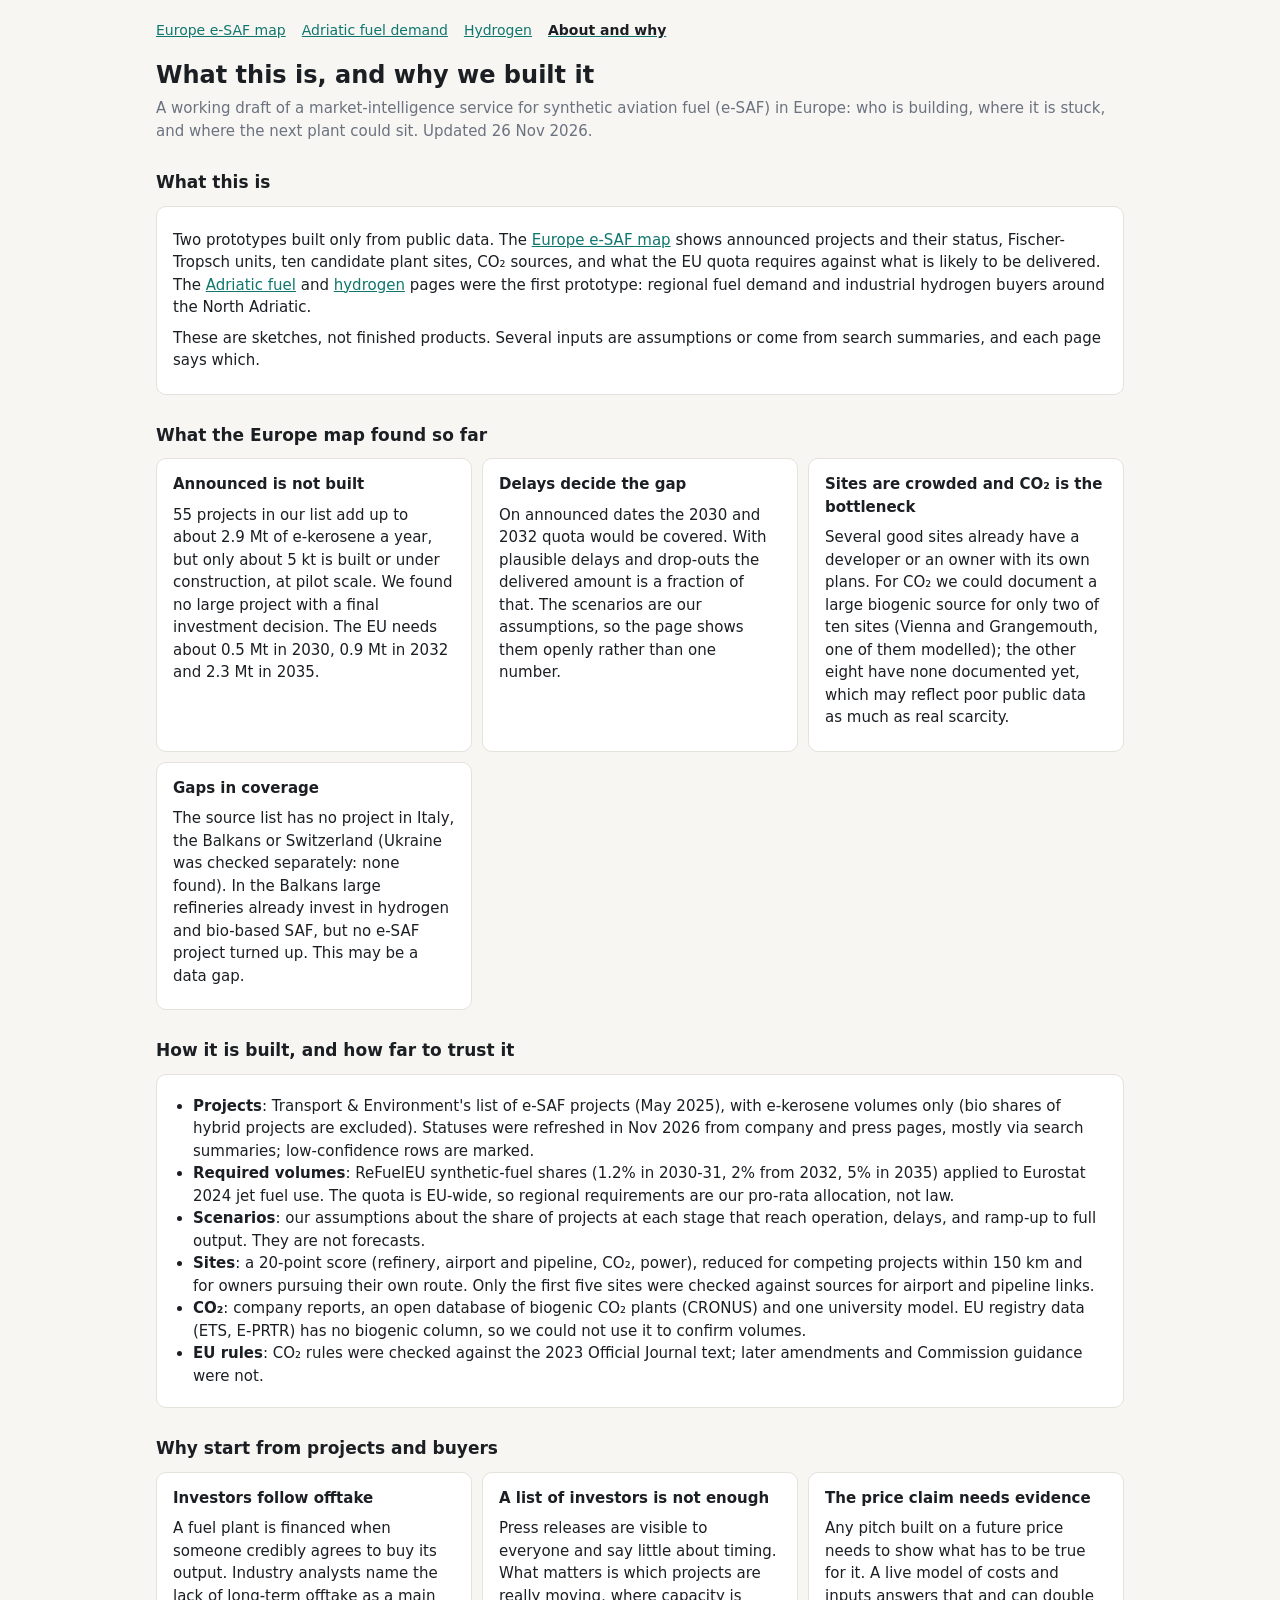
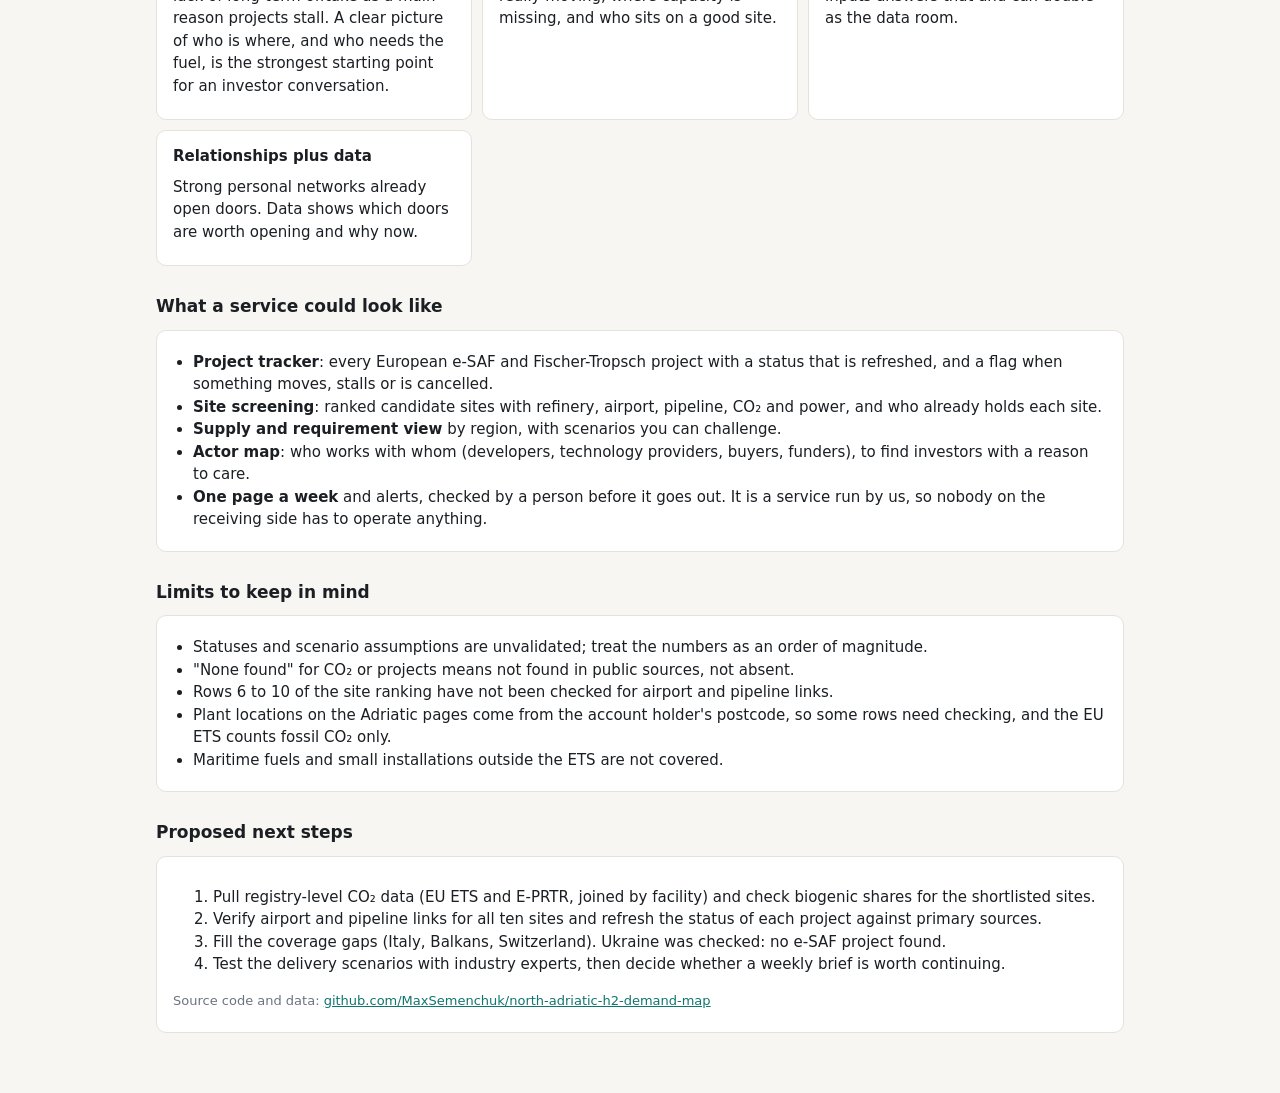
==== commit 83126463: "Add Ukraine: map extended east, refineries and H2 concepts, status note Co-Authored-By: Claude Sonne" ====
--- a/about.html
+++ b/about.html
@@ -11,7 +11,7 @@
 <div class="card"><h3>Announced is not built</h3><p>55 projects in our list add up to about 2.9 Mt of e-kerosene a year, but only about 5 kt is built or under construction, at pilot scale. We found no large project with a final investment decision. The EU needs about 0.5 Mt in 2030, 0.9 Mt in 2032 and 2.3 Mt in 2035.</p></div>
 <div class="card"><h3>Delays decide the gap</h3><p>On announced dates the 2030 and 2032 quota would be covered. With plausible delays and drop-outs the delivered amount is a fraction of that. The scenarios are our assumptions, so the page shows them openly rather than one number.</p></div>
 <div class="card"><h3>Sites are crowded and CO₂ is the bottleneck</h3><p>Several good sites already have a developer or an owner with its own plans. For CO₂ we could document a large biogenic source for only two of ten sites (Vienna and Grangemouth, one of them modelled); the other eight have none documented yet, which may reflect poor public data as much as real scarcity.</p></div>
-<div class="card"><h3>Gaps in coverage</h3><p>The source list has no project in Italy, the Balkans, Ukraine or Switzerland. In the Balkans large refineries already invest in hydrogen and bio-based SAF, but no e-SAF project turned up. This may be a data gap.</p></div></div>
+<div class="card"><h3>Gaps in coverage</h3><p>The source list has no project in Italy, the Balkans or Switzerland (Ukraine was checked separately: none found). In the Balkans large refineries already invest in hydrogen and bio-based SAF, but no e-SAF project turned up. This may be a data gap.</p></div></div>
 <h2>How it is built, and how far to trust it</h2>
 <div class="card"><ul>
 <li><b>Projects</b>: Transport &amp; Environment's list of e-SAF projects (May 2025), with e-kerosene volumes only (bio shares of hybrid projects are excluded). Statuses were refreshed in Nov 2026 from company and press pages, mostly via search summaries; low-confidence rows are marked.</li>
@@ -44,7 +44,7 @@
 <div class="card"><ol>
 <li>Pull registry-level CO₂ data (EU ETS and E-PRTR, joined by facility) and check biogenic shares for the shortlisted sites.</li>
 <li>Verify airport and pipeline links for all ten sites and refresh the status of each project against primary sources.</li>
-<li>Fill the coverage gaps (Italy, Balkans, Ukraine, Switzerland).</li>
+<li>Fill the coverage gaps (Italy, Balkans, Switzerland). Ukraine was checked: no e-SAF project found.</li>
 <li>Test the delivery scenarios with industry experts, then decide whether a weekly brief is worth continuing.</li></ol>
 <p class="note">Source code and data: <a href="https://github.com/MaxSemenchuk/north-adriatic-h2-demand-map">github.com/MaxSemenchuk/north-adriatic-h2-demand-map</a></p></div>
 </main></body></html>
